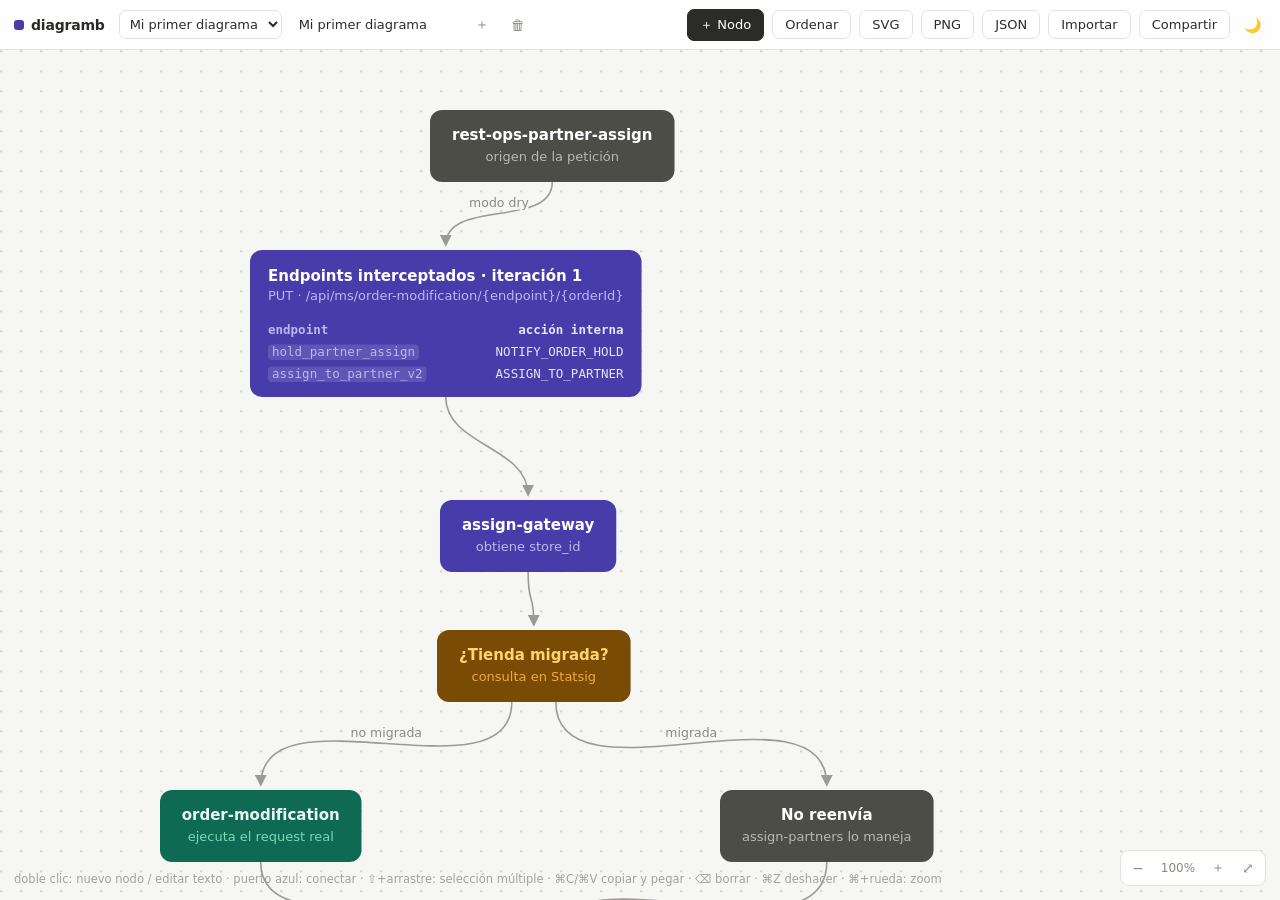
==== index.html @ 64736c46 "Alinear/distribuir selección múltiple y auto-layout por capas - Panel de selección múltiple: alinear" ====
<!doctype html>
<html lang="es">
<head>
<meta charset="utf-8">
<meta name="viewport" content="width=device-width, initial-scale=1">
<title>diagramb</title>
<link rel="stylesheet" href="style.css">
</head>
<body>

<header class="topbar">
  <div class="topbar-left">
    <span class="logo"><span class="logo-dot"></span>diagramb</span>
    <select id="docSelect" title="Diagramas guardados"></select>
    <input id="docName" type="text" spellcheck="false" title="Nombre del diagrama">
    <button id="docNew" class="icon-btn" title="Nuevo diagrama">＋</button>
    <button id="docDelete" class="icon-btn" title="Eliminar diagrama">🗑</button>
  </div>
  <div class="topbar-right">
    <button id="addNode" class="btn primary">＋ Nodo</button>
    <button id="autoLayout" class="btn" title="Auto-acomodar el diagrama por capas">Ordenar</button>
    <button id="exportSvg" class="btn">SVG</button>
    <button id="exportPng" class="btn">PNG</button>
    <button id="exportJson" class="btn">JSON</button>
    <button id="importJson" class="btn">Importar</button>
    <input id="importFile" type="file" accept="application/json,.json" hidden>
    <button id="shareBtn" class="btn">Compartir</button>
    <button id="themeToggle" class="icon-btn" title="Tema claro/oscuro">🌙</button>
  </div>
</header>

<div id="canvasWrap">
  <svg id="canvas">
    <defs>
      <pattern id="dots" width="20" height="20" patternUnits="userSpaceOnUse">
        <circle cx="1.2" cy="1.2" r="1.2" fill="#d6d6d0"></circle>
      </pattern>
      <marker id="arrow" viewBox="0 0 10 10" refX="8.5" refY="5"
              markerWidth="7.5" markerHeight="7.5" orient="auto-start-reverse">
        <path d="M0 0 L10 5 L0 10 z" fill="#9b9b94"></path>
      </marker>
      <marker id="arrowSel" viewBox="0 0 10 10" refX="8.5" refY="5"
              markerWidth="7.5" markerHeight="7.5" orient="auto-start-reverse">
        <path d="M0 0 L10 5 L0 10 z" fill="#3d8bfd"></path>
      </marker>
    </defs>
    <rect id="dotsBg" width="100%" height="100%" fill="url(#dots)"></rect>
    <g id="world">
      <g id="edgesG"></g>
      <g id="nodesG"></g>
      <g id="guidesG"></g>
      <g id="draftG"></g>
    </g>
  </svg>
</div>

<aside id="panel" hidden>
  <div id="panelNode" hidden>
    <label class="field"><span>Título</span><input id="pTitle" type="text" spellcheck="false"></label>
    <label class="field"><span>Subtítulo</span><input id="pSub" type="text" spellcheck="false"></label>
    <div class="field"><span>Color</span><div id="pColors" class="swatches"></div></div>
    <div class="field">
      <span>Tabla</span>
      <div id="pRows"></div>
      <button id="pAddRow" class="btn tiny">＋ fila</button>
    </div>
    <div class="panel-actions">
      <button id="pDuplicate" class="btn tiny">Duplicar</button>
      <button id="pDeleteNode" class="btn tiny danger">Eliminar</button>
    </div>
  </div>
  <div id="panelMulti" hidden>
    <div class="field"><span id="pMultiCount">nodos seleccionados</span><div id="pColorsMulti" class="swatches"></div></div>
    <div class="field"><span>Alinear</span><div id="pAlign" class="edge-controls"></div></div>
    <div class="field"><span>Distribuir</span><div id="pDistribute" class="seg"></div></div>
    <div class="panel-actions">
      <button id="pDeleteMulti" class="btn tiny danger">Eliminar selección</button>
    </div>
  </div>
  <div id="panelEdge" hidden>
    <label class="field"><span>Etiqueta de la flecha</span><input id="pLabel" type="text" spellcheck="false"></label>
    <div class="field"><span>Estilo</span><div id="pEdgeControls"></div></div>
    <div class="panel-actions">
      <button id="pDeleteEdge" class="btn tiny danger">Eliminar flecha</button>
    </div>
  </div>
</aside>

<div id="edgePopup" hidden>
  <div class="field"><span>Tipo de flecha</span><div id="popupEdgeControls"></div></div>
  <button id="popupDone" class="btn tiny">Listo</button>
</div>

<div id="zoombar">
  <button id="zoomOut" class="icon-btn" title="Alejar">−</button>
  <button id="zoomReset" title="Restablecer zoom">100%</button>
  <button id="zoomIn" class="icon-btn" title="Acercar">＋</button>
  <button id="zoomFit" class="icon-btn" title="Ajustar al contenido">⤢</button>
</div>

<div id="hint">doble clic: nuevo nodo / editar texto · puerto azul: conectar · ⇧+arrastre: selección múltiple · ⌘C/⌘V copiar y pegar · ⌫ borrar · ⌘Z deshacer · ⌘+rueda: zoom</div>

<script src="app.js"></script>
</body>
</html>
---- style.css ----
:root {
  --bg: #f6f6f4;
  --surface: rgba(255, 255, 255, 0.86);
  --border: #e3e3de;
  --text: #2b2b28;
  --text-dim: #8a8a83;
  --accent: #3d8bfd;
  --danger: #c2402a;
  --radius: 10px;
  --font: -apple-system, BlinkMacSystemFont, "Segoe UI", system-ui, sans-serif;
}

* { box-sizing: border-box; }

html, body {
  margin: 0;
  height: 100%;
  overflow: hidden;
  font-family: var(--font);
  color: var(--text);
  background: var(--bg);
}

/* ---------- topbar ---------- */

.topbar {
  position: fixed;
  inset: 0 0 auto 0;
  height: 50px;
  display: flex;
  align-items: center;
  justify-content: space-between;
  padding: 0 14px;
  background: var(--surface);
  backdrop-filter: blur(12px);
  -webkit-backdrop-filter: blur(12px);
  border-bottom: 1px solid var(--border);
  z-index: 20;
}

.topbar-left, .topbar-right {
  display: flex;
  align-items: center;
  gap: 8px;
}

.logo {
  display: flex;
  align-items: center;
  gap: 7px;
  font-weight: 700;
  font-size: 14px;
  letter-spacing: -0.2px;
  margin-right: 6px;
  user-select: none;
}

.logo-dot {
  width: 10px;
  height: 10px;
  border-radius: 3px;
  background: #473ca9;
  display: inline-block;
}

#docSelect {
  font: 13px var(--font);
  border: 1px solid var(--border);
  border-radius: 7px;
  background: #fff;
  padding: 5px 6px;
  max-width: 180px;
  color: var(--text);
}

#docName {
  font: 13px var(--font);
  border: 1px solid transparent;
  border-radius: 7px;
  background: transparent;
  padding: 5px 8px;
  width: 170px;
  color: var(--text);
}
#docName:hover { border-color: var(--border); }
#docName:focus { border-color: var(--accent); outline: none; background: #fff; }

.btn {
  font: 500 13px var(--font);
  border: 1px solid var(--border);
  border-radius: 7px;
  background: #fff;
  color: var(--text);
  padding: 6px 12px;
  cursor: pointer;
}
.btn:hover { background: #f2f2ef; }
.btn.primary {
  background: #2b2b28;
  border-color: #2b2b28;
  color: #fff;
}
.btn.primary:hover { background: #44443f; }
.btn.tiny { padding: 4px 9px; font-size: 12px; }
.btn.danger { color: var(--danger); }
.btn.danger:hover { background: #fbeeea; }

.icon-btn {
  font: 14px var(--font);
  border: 1px solid transparent;
  border-radius: 7px;
  background: transparent;
  color: var(--text-dim);
  width: 28px;
  height: 28px;
  cursor: pointer;
  display: inline-flex;
  align-items: center;
  justify-content: center;
}
.icon-btn:hover { background: #ececea; color: var(--text); }

/* ---------- canvas ---------- */

#canvasWrap {
  position: fixed;
  inset: 50px 0 0 0;
}

#canvas {
  width: 100%;
  height: 100%;
  display: block;
  cursor: default;
  touch-action: none;
}

#canvas.panning { cursor: grabbing; }
#canvas.connecting { cursor: crosshair; }

g.node { cursor: grab; }
g.node:active { cursor: grabbing; }

g.node .port {
  opacity: 0;
  transition: opacity 0.12s;
  cursor: crosshair;
}
g.node:hover .port,
g.node.selected .port { opacity: 1; }

path.edge-hit { cursor: pointer; }

text.editable { cursor: text; }

.inline-edit {
  position: fixed;
  z-index: 30;
  border: 1px solid rgba(255, 255, 255, 0.45);
  border-radius: 6px;
  padding: 2px 7px;
  outline: none;
  box-shadow: 0 2px 10px rgba(0, 0, 0, 0.25);
}

/* ---------- panel ---------- */

#panel {
  position: fixed;
  top: 64px;
  right: 14px;
  width: 268px;
  max-height: calc(100vh - 130px);
  overflow-y: auto;
  background: var(--surface);
  backdrop-filter: blur(12px);
  -webkit-backdrop-filter: blur(12px);
  border: 1px solid var(--border);
  border-radius: 12px;
  padding: 14px;
  z-index: 15;
  box-shadow: 0 8px 28px rgba(0, 0, 0, 0.07);
}

.field { display: block; margin-bottom: 12px; }

.field > span {
  display: block;
  font-size: 11px;
  font-weight: 600;
  text-transform: uppercase;
  letter-spacing: 0.5px;
  color: var(--text-dim);
  margin-bottom: 5px;
}

.field input[type="text"] {
  width: 100%;
  font: 13px var(--font);
  border: 1px solid var(--border);
  border-radius: 7px;
  padding: 6px 8px;
  background: #fff;
  color: var(--text);
}
.field input[type="text"]:focus { border-color: var(--accent); outline: none; }

.swatches { display: flex; gap: 7px; flex-wrap: wrap; }

.swatch {
  width: 24px;
  height: 24px;
  border-radius: 7px;
  border: 2px solid transparent;
  cursor: pointer;
  padding: 0;
}
.swatch.active {
  border-color: var(--accent);
  box-shadow: 0 0 0 2px #fff inset;
}

#pRows { display: flex; flex-direction: column; gap: 6px; margin-bottom: 8px; }

.row-edit { display: flex; gap: 5px; align-items: center; }
.row-edit input {
  flex: 1;
  min-width: 0;
  font: 12px ui-monospace, SFMono-Regular, Menlo, monospace;
  border: 1px solid var(--border);
  border-radius: 6px;
  padding: 5px 6px;
  background: #fff;
  color: var(--text);
}
.row-edit input:focus { border-color: var(--accent); outline: none; }
.row-edit .row-del {
  border: none;
  background: transparent;
  color: var(--text-dim);
  cursor: pointer;
  font-size: 14px;
  padding: 0 3px;
}
.row-edit .row-del:hover { color: var(--danger); }

.panel-actions {
  display: flex;
  gap: 8px;
  margin-top: 4px;
  padding-top: 10px;
  border-top: 1px solid var(--border);
}

/* ---------- popup de flecha / controles de estilo ---------- */

#edgePopup {
  position: fixed;
  z-index: 40;
  width: 232px;
  background: var(--surface);
  backdrop-filter: blur(12px);
  -webkit-backdrop-filter: blur(12px);
  border: 1px solid var(--border);
  border-radius: 12px;
  padding: 12px;
  box-shadow: 0 10px 30px rgba(0, 0, 0, 0.12);
}
#edgePopup .field { margin-bottom: 10px; }
#edgePopup #popupDone { width: 100%; }

.edge-controls { display: flex; flex-direction: column; gap: 7px; }

.seg { display: flex; gap: 5px; }
.seg button {
  flex: 1;
  font: 12px var(--font);
  padding: 5px 0;
  border: 1px solid var(--border);
  border-radius: 7px;
  background: transparent;
  color: var(--text);
  cursor: pointer;
  white-space: nowrap;
}
.seg button:hover { background: rgba(61, 139, 253, 0.06); }
.seg button svg { display: block; margin: 0 auto; }
.seg button:disabled { opacity: 0.35; cursor: default; }
.seg button.active {
  border-color: var(--accent);
  color: var(--accent);
  background: rgba(61, 139, 253, 0.1);
}

.dots { display: flex; gap: 7px; }
.dot {
  width: 19px;
  height: 19px;
  border-radius: 50%;
  border: 2px solid transparent;
  cursor: pointer;
  padding: 0;
}
.dot.active { border-color: var(--accent); }

/* ---------- tema oscuro ---------- */

body.dark {
  --bg: #17171a;
  --surface: rgba(30, 30, 34, 0.88);
  --border: #36363c;
  --text: #e9e9e4;
  --text-dim: #92929a;
}
body.dark .btn { background: #26262b; border-color: #3a3a41; color: var(--text); }
body.dark .btn:hover { background: #303036; }
body.dark .btn.primary { background: #e9e9e4; border-color: #e9e9e4; color: #17171a; }
body.dark .btn.primary:hover { background: #ffffff; }
body.dark .btn.danger { color: #ff8a70; }
body.dark .btn.danger:hover { background: rgba(214, 87, 69, 0.12); }
body.dark #docSelect,
body.dark .field input[type="text"],
body.dark .row-edit input { background: #26262b; border-color: #3a3a41; color: var(--text); }
body.dark #docName:focus { background: #26262b; }
body.dark .icon-btn:hover,
body.dark #zoomReset:hover { background: #2e2e34; color: var(--text); }
body.dark #hint { color: #5b5b62; }
body.dark .swatch.active { box-shadow: 0 0 0 2px #26262b inset; }

/* ---------- zoombar / hint ---------- */

#zoombar {
  position: fixed;
  right: 14px;
  bottom: 14px;
  display: flex;
  align-items: center;
  gap: 2px;
  background: var(--surface);
  backdrop-filter: blur(12px);
  -webkit-backdrop-filter: blur(12px);
  border: 1px solid var(--border);
  border-radius: 9px;
  padding: 3px;
  z-index: 15;
}

#zoomReset {
  font: 12px var(--font);
  border: none;
  background: transparent;
  color: var(--text-dim);
  cursor: pointer;
  width: 48px;
  height: 28px;
  border-radius: 7px;
}
#zoomReset:hover { background: #ececea; color: var(--text); }

#hint {
  position: fixed;
  left: 14px;
  bottom: 14px;
  font-size: 11.5px;
  color: #a3a39c;
  z-index: 10;
  user-select: none;
  pointer-events: none;
}
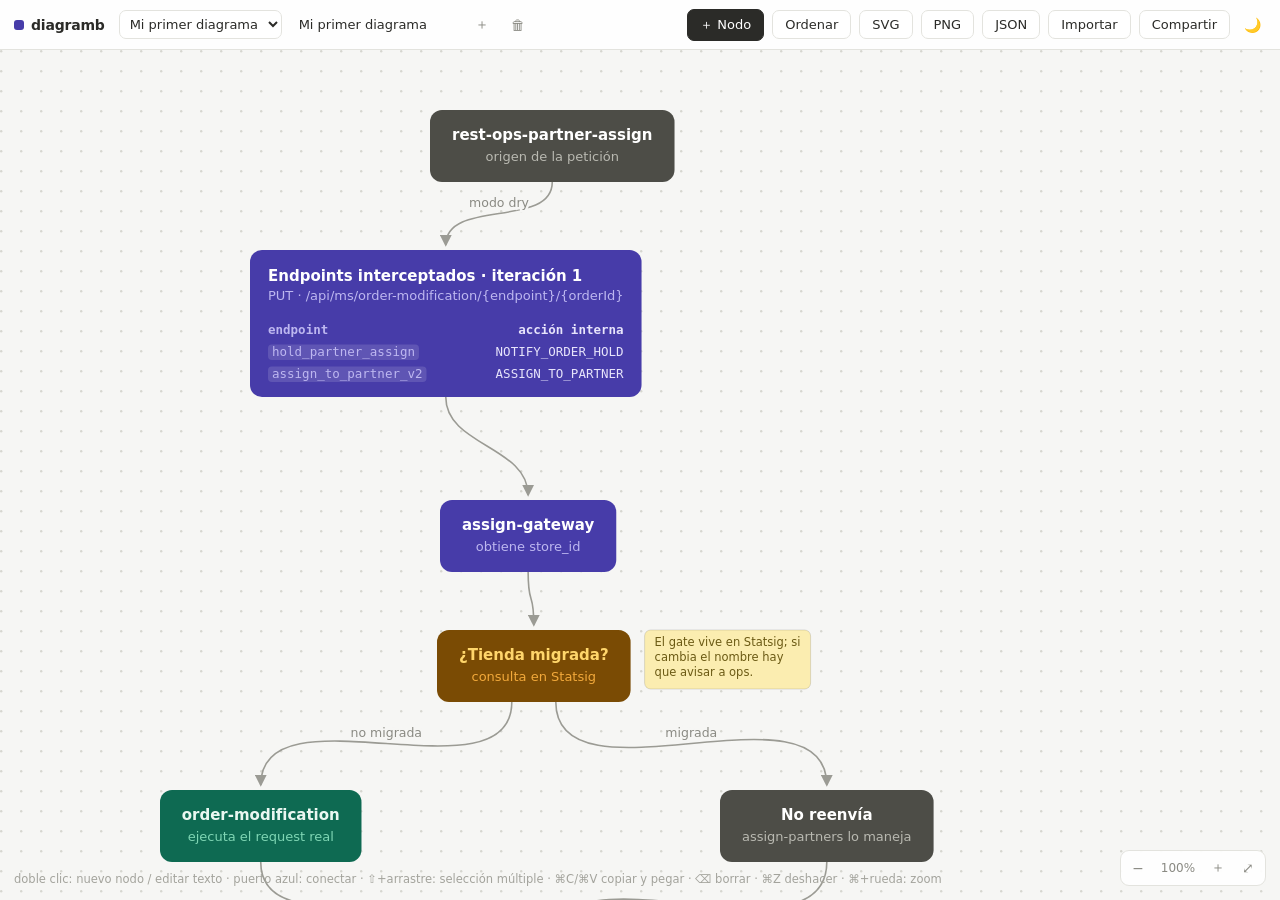
==== commit df103ca9: "Notas flotantes tipo post-it junto a las tarjetas Campo "Nota" en el panel del nodo: se renderiza co" ====
--- a/index.html
+++ b/index.html
@@ -58,6 +58,7 @@
   <div id="panelNode" hidden>
     <label class="field"><span>Título</span><input id="pTitle" type="text" spellcheck="false"></label>
     <label class="field"><span>Subtítulo</span><input id="pSub" type="text" spellcheck="false"></label>
+    <label class="field"><span>Nota</span><textarea id="pNote" rows="3" spellcheck="false" placeholder="Nota flotante junto a la tarjeta…"></textarea></label>
     <div class="field"><span>Color</span><div id="pColors" class="swatches"></div></div>
     <div class="field">
       <span>Tabla</span>
--- a/style.css
+++ b/style.css
@@ -205,6 +205,19 @@
 }
 .field input[type="text"]:focus { border-color: var(--accent); outline: none; }
 
+.field textarea {
+  width: 100%;
+  font: 13px var(--font);
+  border: 1px solid var(--border);
+  border-radius: 7px;
+  padding: 6px 8px;
+  background: #fff;
+  color: var(--text);
+  resize: vertical;
+  min-height: 54px;
+}
+.field textarea:focus { border-color: var(--accent); outline: none; }
+
 .swatches { display: flex; gap: 7px; flex-wrap: wrap; }
 
 .swatch {
@@ -320,6 +333,7 @@
 body.dark .btn.danger:hover { background: rgba(214, 87, 69, 0.12); }
 body.dark #docSelect,
 body.dark .field input[type="text"],
+body.dark .field textarea,
 body.dark .row-edit input { background: #26262b; border-color: #3a3a41; color: var(--text); }
 body.dark #docName:focus { background: #26262b; }
 body.dark .icon-btn:hover,
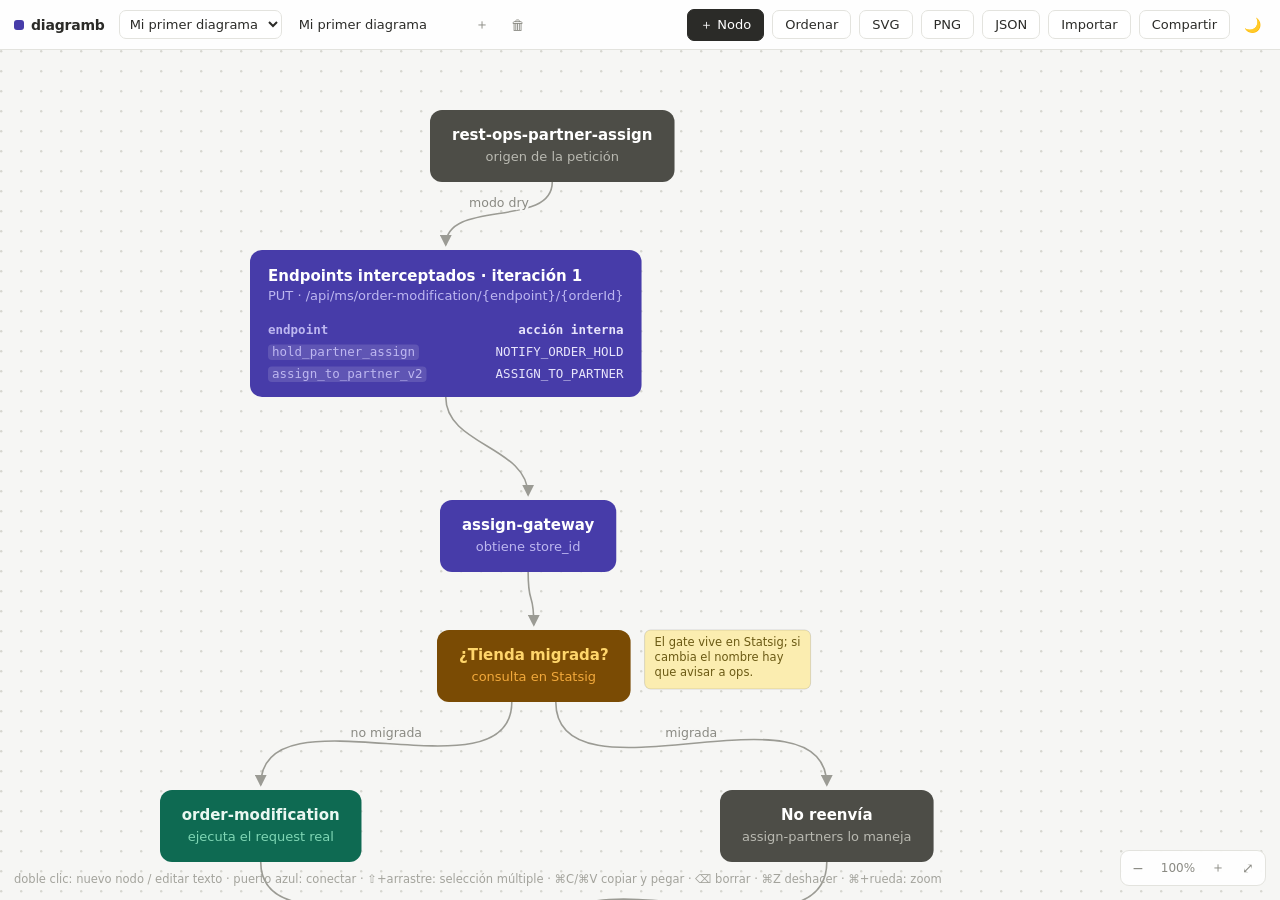
==== commit 82a44b1a: "Líneas de tiempo: hitos-tarjeta sobre un eje, reorden por arrastre y lado configurable El botón ＋ pr" ====
--- a/index.html
+++ b/index.html
@@ -60,6 +60,7 @@
     <label class="field"><span>Subtítulo</span><input id="pSub" type="text" spellcheck="false"></label>
     <label class="field"><span>Nota</span><textarea id="pNote" rows="3" spellcheck="false" placeholder="Nota flotante junto a la tarjeta…"></textarea></label>
     <div class="field"><span>Color</span><div id="pColors" class="swatches"></div></div>
+    <div class="field" id="pSideField" hidden><span>Lado</span><div id="pSide" class="seg"></div></div>
     <div class="field">
       <span>Tabla</span>
       <div id="pRows"></div>
@@ -72,8 +73,9 @@
   </div>
   <div id="panelMulti" hidden>
     <div class="field"><span id="pMultiCount">nodos seleccionados</span><div id="pColorsMulti" class="swatches"></div></div>
-    <div class="field"><span>Alinear</span><div id="pAlign" class="edge-controls"></div></div>
-    <div class="field"><span>Distribuir</span><div id="pDistribute" class="seg"></div></div>
+    <div class="field" id="pSideFieldMulti" hidden><span>Lado</span><div id="pSideMulti" class="seg"></div></div>
+    <div class="field" id="pAlignField"><span>Alinear</span><div id="pAlign" class="edge-controls"></div></div>
+    <div class="field" id="pDistField"><span>Distribuir</span><div id="pDistribute" class="seg"></div></div>
     <div class="panel-actions">
       <button id="pDeleteMulti" class="btn tiny danger">Eliminar selección</button>
     </div>
@@ -92,6 +94,11 @@
   <button id="popupDone" class="btn tiny">Listo</button>
 </div>
 
+<div id="newDocPopup" hidden>
+  <button id="newFlow" class="btn">Diagrama de flujo</button>
+  <button id="newTimeline" class="btn">Línea de tiempo</button>
+</div>
+
 <div id="zoombar">
   <button id="zoomOut" class="icon-btn" title="Alejar">−</button>
   <button id="zoomReset" title="Restablecer zoom">100%</button>
--- a/style.css
+++ b/style.css
@@ -281,6 +281,24 @@
 }
 #edgePopup .field { margin-bottom: 10px; }
 #edgePopup #popupDone { width: 100%; }
+
+#newDocPopup {
+  position: fixed;
+  z-index: 40;
+  width: 190px;
+  display: flex;
+  flex-direction: column;
+  gap: 7px;
+  background: var(--surface);
+  backdrop-filter: blur(12px);
+  -webkit-backdrop-filter: blur(12px);
+  border: 1px solid var(--border);
+  border-radius: 12px;
+  padding: 10px;
+  box-shadow: 0 10px 30px rgba(0, 0, 0, 0.12);
+}
+#newDocPopup[hidden] { display: none; }
+#newDocPopup .btn { width: 100%; text-align: left; }
 
 .edge-controls { display: flex; flex-direction: column; gap: 7px; }
 
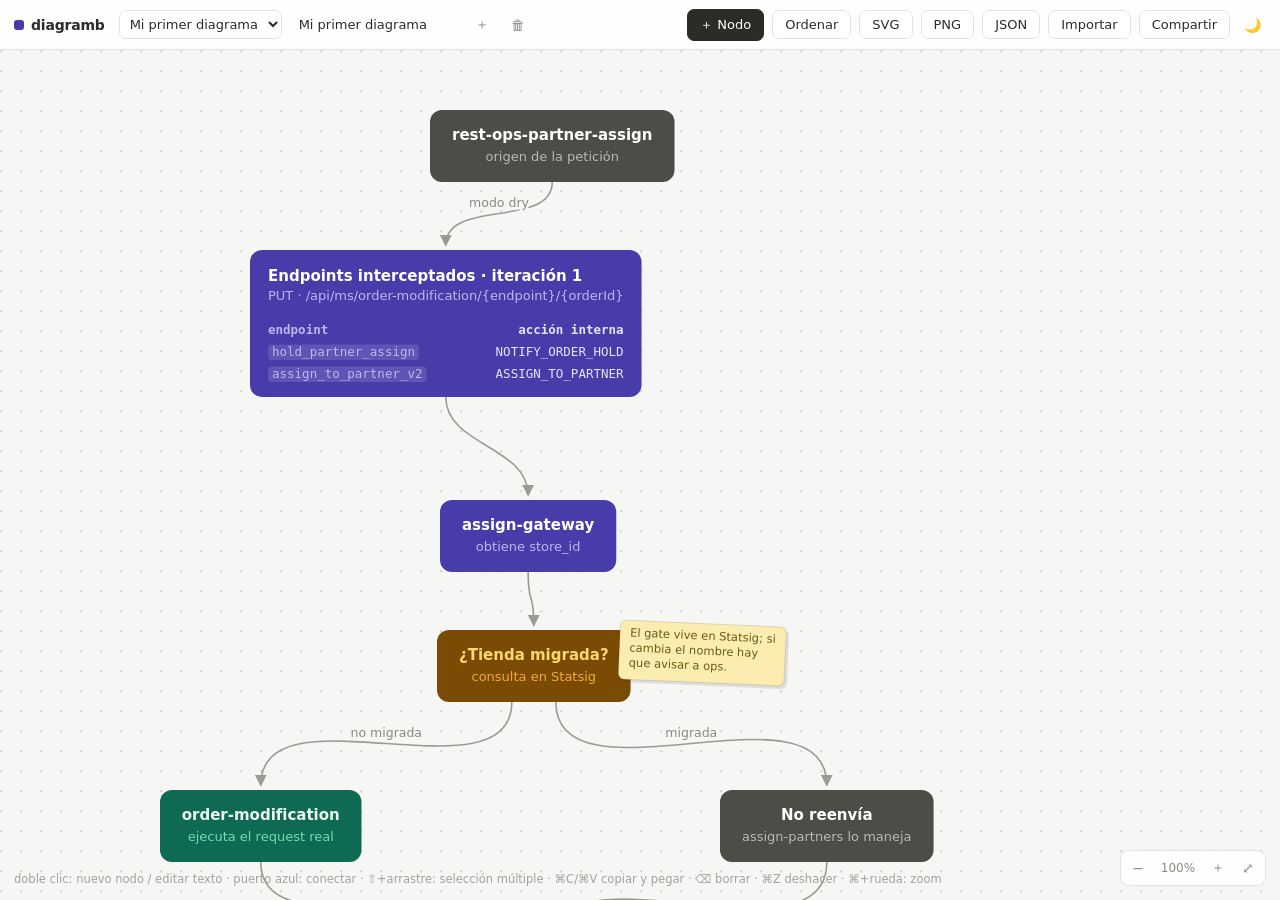
==== commit 4e247a75: "Etiquetas de flecha en capa superior y acomodadas fuera de las tarjetas Las etiquetas se renderizan " ====
--- a/index.html
+++ b/index.html
@@ -48,6 +48,7 @@
     <g id="world">
       <g id="edgesG"></g>
       <g id="nodesG"></g>
+      <g id="labelsG"></g>
       <g id="guidesG"></g>
       <g id="draftG"></g>
     </g>
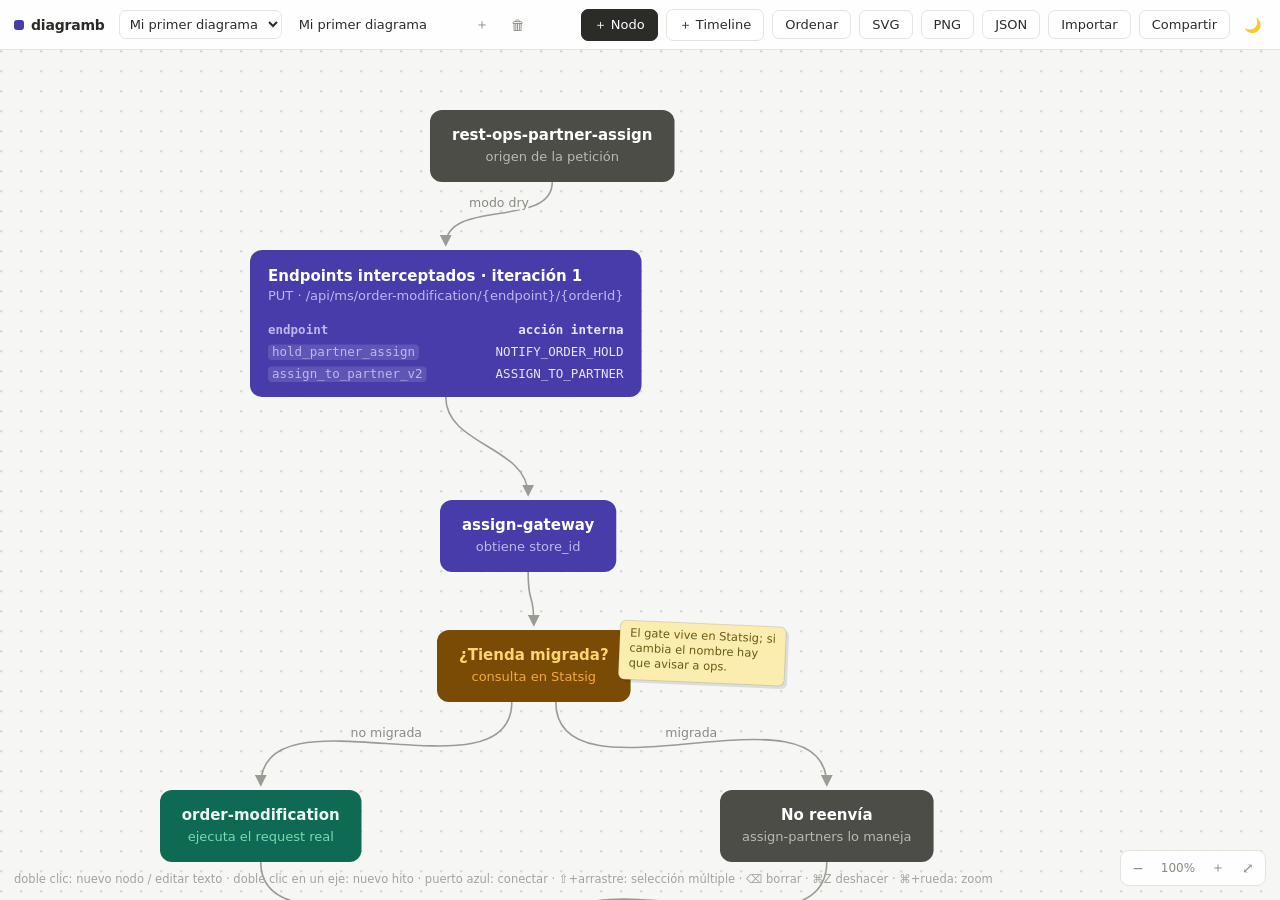
==== commit 731ba42e: "Canvas unificado: timelines y diagramas de flujo conviven, y export parcial Desaparece el tipo de do" ====
--- a/index.html
+++ b/index.html
@@ -18,6 +18,7 @@
   </div>
   <div class="topbar-right">
     <button id="addNode" class="btn primary">＋ Nodo</button>
+    <button id="addTimeline" class="btn" title="Agregar una línea de tiempo al canvas">＋ Timeline</button>
     <button id="autoLayout" class="btn" title="Auto-acomodar el diagrama por capas">Ordenar</button>
     <button id="exportSvg" class="btn">SVG</button>
     <button id="exportPng" class="btn">PNG</button>
@@ -95,11 +96,6 @@
   <button id="popupDone" class="btn tiny">Listo</button>
 </div>
 
-<div id="newDocPopup" hidden>
-  <button id="newFlow" class="btn">Diagrama de flujo</button>
-  <button id="newTimeline" class="btn">Línea de tiempo</button>
-</div>
-
 <div id="zoombar">
   <button id="zoomOut" class="icon-btn" title="Alejar">−</button>
   <button id="zoomReset" title="Restablecer zoom">100%</button>
@@ -107,7 +103,7 @@
   <button id="zoomFit" class="icon-btn" title="Ajustar al contenido">⤢</button>
 </div>
 
-<div id="hint">doble clic: nuevo nodo / editar texto · puerto azul: conectar · ⇧+arrastre: selección múltiple · ⌘C/⌘V copiar y pegar · ⌫ borrar · ⌘Z deshacer · ⌘+rueda: zoom</div>
+<div id="hint">doble clic: nuevo nodo / editar texto · doble clic en un eje: nuevo hito · puerto azul: conectar · ⇧+arrastre: selección múltiple · ⌫ borrar · ⌘Z deshacer · ⌘+rueda: zoom</div>
 
 <script src="app.js"></script>
 </body>
--- a/style.css
+++ b/style.css
@@ -282,23 +282,8 @@
 #edgePopup .field { margin-bottom: 10px; }
 #edgePopup #popupDone { width: 100%; }
 
-#newDocPopup {
-  position: fixed;
-  z-index: 40;
-  width: 190px;
-  display: flex;
-  flex-direction: column;
-  gap: 7px;
-  background: var(--surface);
-  backdrop-filter: blur(12px);
-  -webkit-backdrop-filter: blur(12px);
-  border: 1px solid var(--border);
-  border-radius: 12px;
-  padding: 10px;
-  box-shadow: 0 10px 30px rgba(0, 0, 0, 0.12);
-}
-#newDocPopup[hidden] { display: none; }
-#newDocPopup .btn { width: 100%; text-align: left; }
+line.tl-hit { cursor: grab; }
+line.tl-hit:active { cursor: grabbing; }
 
 .edge-controls { display: flex; flex-direction: column; gap: 7px; }
 
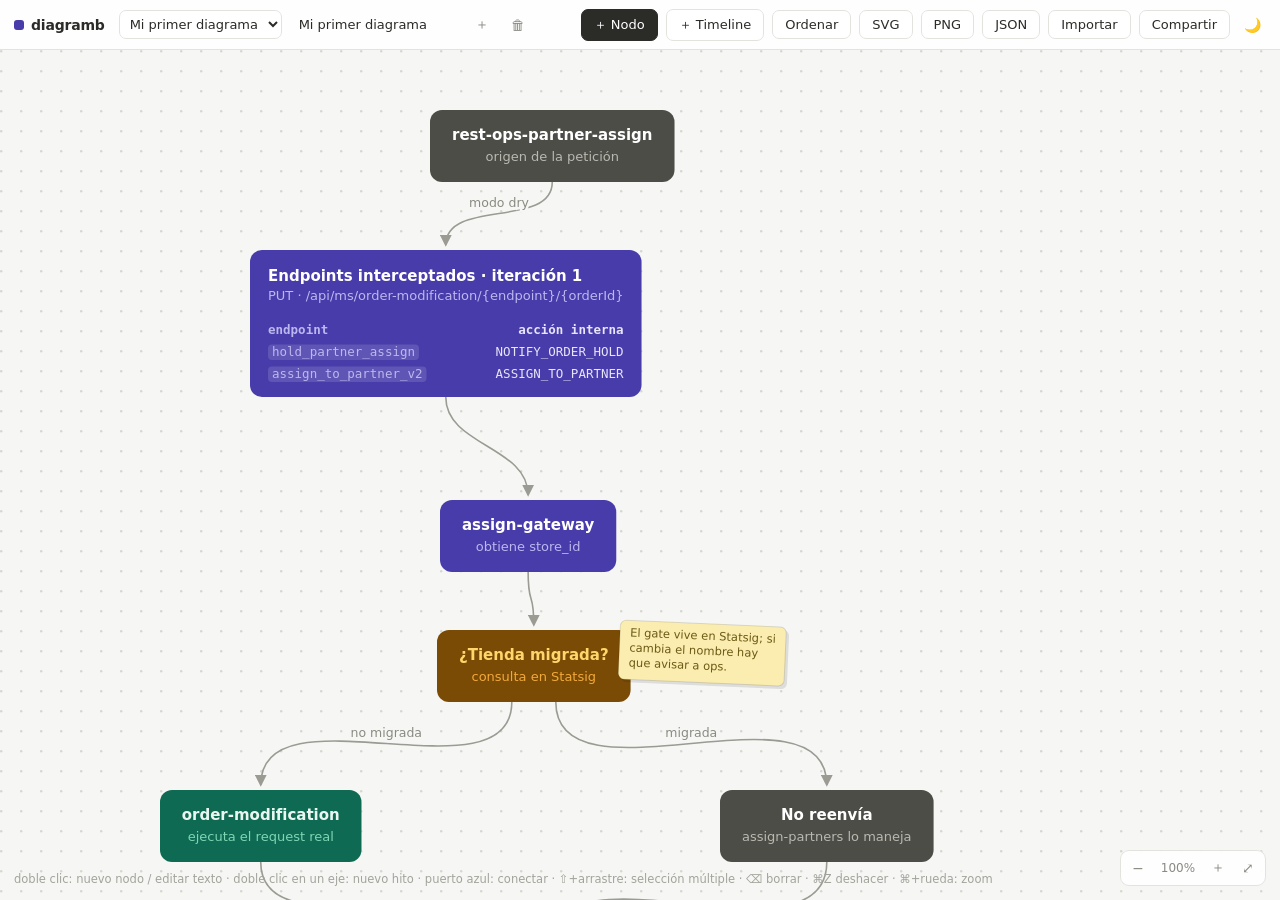
==== commit 9531f86a: "Grupos por componente conexo con rect al pasar el cursor y menú de exportación Todo lo unido (flecha" ====
--- a/index.html
+++ b/index.html
@@ -50,6 +50,7 @@
       <g id="edgesG"></g>
       <g id="nodesG"></g>
       <g id="labelsG"></g>
+      <g id="hoverG"></g>
       <g id="guidesG"></g>
       <g id="draftG"></g>
     </g>
--- a/style.css
+++ b/style.css
@@ -284,6 +284,8 @@
 
 line.tl-hit { cursor: grab; }
 line.tl-hit:active { cursor: grabbing; }
+
+#hoverG [data-group-export] { cursor: pointer; }
 
 .edge-controls { display: flex; flex-direction: column; gap: 7px; }
 
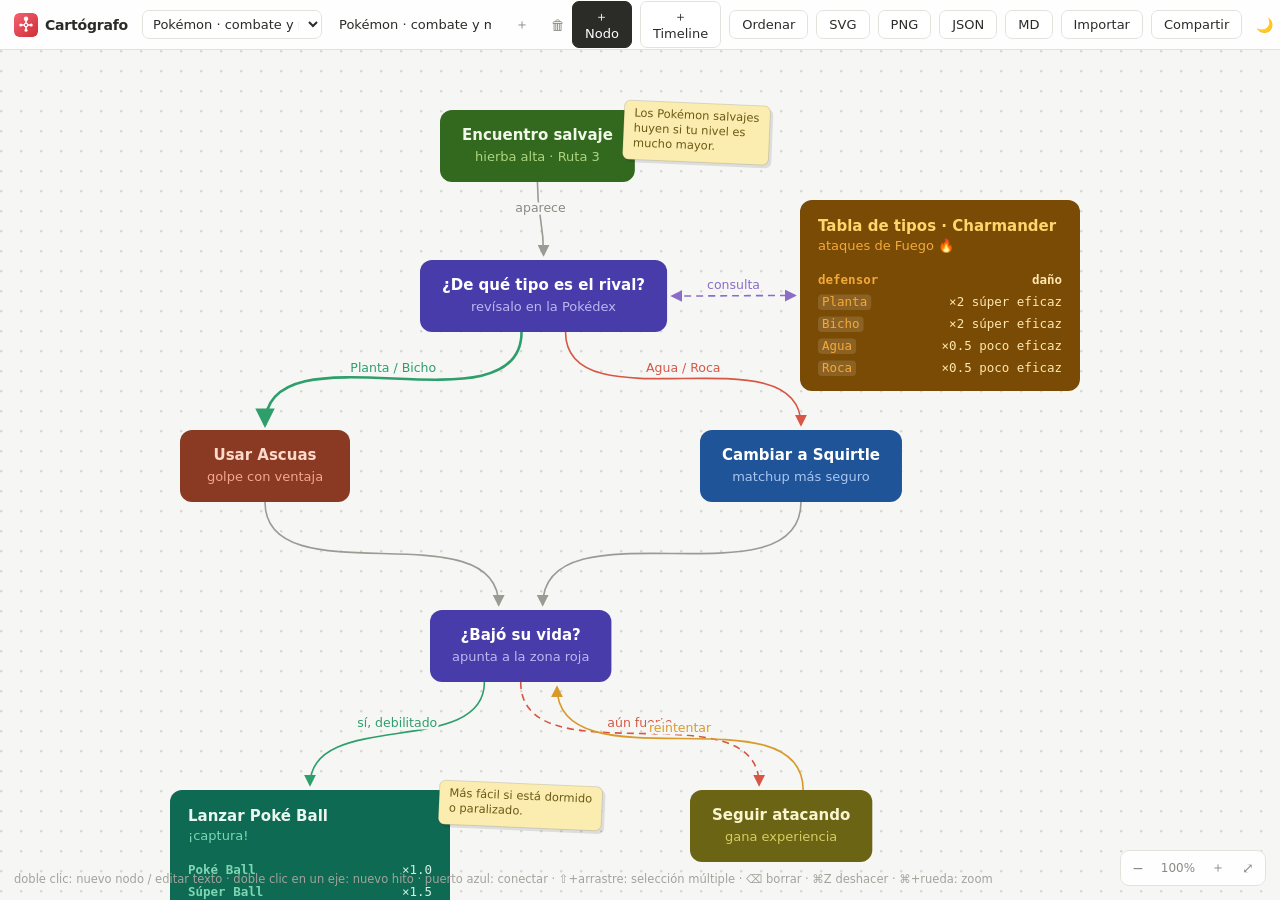
==== commit a1663bf4: "Logo e identidad Cartógrafo: símbolo brújula de nodos + favicon Implementa el logo recomendado del b" ====
--- a/index.html
+++ b/index.html
@@ -3,14 +3,37 @@
 <head>
 <meta charset="utf-8">
 <meta name="viewport" content="width=device-width, initial-scale=1">
-<title>diagramb</title>
+<title>Cartógrafo</title>
+<link rel="icon" type="image/svg+xml" href="favicon.svg">
 <link rel="stylesheet" href="style.css">
 </head>
 <body>
 
 <header class="topbar">
   <div class="topbar-left">
-    <span class="logo"><span class="logo-dot"></span>diagramb</span>
+    <span class="logo" title="Cartógrafo">
+      <svg class="logo-mark" viewBox="0 0 64 64" width="24" height="24" aria-label="Cartógrafo" role="img">
+        <defs>
+          <linearGradient id="logoG" x1="8" y1="8" x2="56" y2="56" gradientUnits="userSpaceOnUse">
+            <stop stop-color="#f15b6a"></stop>
+            <stop offset="1" stop-color="#d2353e"></stop>
+          </linearGradient>
+        </defs>
+        <rect width="64" height="64" rx="14" fill="url(#logoG)"></rect>
+        <g stroke="#fff" stroke-width="4.5" stroke-linecap="round">
+          <line x1="32" y1="32" x2="32" y2="18"></line>
+          <line x1="32" y1="32" x2="46" y2="32"></line>
+          <line x1="32" y1="32" x2="32" y2="46"></line>
+          <line x1="32" y1="32" x2="18" y2="32"></line>
+        </g>
+        <circle cx="46" cy="32" r="4" fill="#fff"></circle>
+        <circle cx="32" cy="46" r="4" fill="#fff"></circle>
+        <circle cx="18" cy="32" r="4" fill="#fff"></circle>
+        <circle cx="32" cy="15" r="6" fill="#fff"></circle>
+        <circle cx="32" cy="32" r="4.5" fill="#d2353e" stroke="#fff" stroke-width="3.5"></circle>
+      </svg>
+      <span class="logo-text">Cartógrafo</span>
+    </span>
     <select id="docSelect" title="Diagramas guardados"></select>
     <input id="docName" type="text" spellcheck="false" title="Nombre del diagrama">
     <button id="docNew" class="icon-btn" title="Nuevo diagrama">＋</button>
@@ -23,6 +46,7 @@
     <button id="exportSvg" class="btn">SVG</button>
     <button id="exportPng" class="btn">PNG</button>
     <button id="exportJson" class="btn">JSON</button>
+    <button id="exportMd" class="btn" title="Exportar a Markdown para usar como contexto en una IA">MD</button>
     <button id="importJson" class="btn">Importar</button>
     <input id="importFile" type="file" accept="application/json,.json" hidden>
     <button id="shareBtn" class="btn">Compartir</button>
--- a/style.css
+++ b/style.css
@@ -55,12 +55,10 @@
   user-select: none;
 }
 
-.logo-dot {
-  width: 10px;
-  height: 10px;
-  border-radius: 3px;
-  background: #473ca9;
-  display: inline-block;
+.logo-mark {
+  display: block;
+  flex: 0 0 auto;
+  border-radius: 5px;
 }
 
 #docSelect {
@@ -386,3 +384,51 @@
   user-select: none;
   pointer-events: none;
 }
+
+/* ---------- móvil / pantallas angostas ---------- */
+
+@media (max-width: 760px) {
+  /* la barra se desplaza en horizontal para que todos los botones sigan
+     siendo alcanzables, en lugar de desbordarse y quedar cortados */
+  .topbar {
+    justify-content: flex-start;
+    gap: 6px;
+    padding: 0 10px;
+    overflow-x: auto;
+    overflow-y: hidden;
+    -webkit-overflow-scrolling: touch;
+    scrollbar-width: none;
+  }
+  .topbar::-webkit-scrollbar { display: none; }
+  .topbar-left, .topbar-right { flex: 0 0 auto; gap: 6px; }
+  /* en móvil se conserva el símbolo de marca pero se oculta el texto
+     para no robar espacio horizontal de la barra */
+  .logo { margin-right: 2px; }
+  .logo-text { display: none; }
+  #docSelect { max-width: 130px; }
+  #docName { width: 120px; }
+
+  /* objetivos táctiles más cómodos */
+  .btn { padding: 8px 12px; }
+  .icon-btn { width: 32px; height: 32px; }
+
+  /* el panel pasa a ser una hoja inferior en vez de tapar el contenido */
+  #panel {
+    top: auto;
+    left: 0;
+    right: 0;
+    bottom: 0;
+    width: auto;
+    max-height: 48vh;
+    border-radius: 14px 14px 0 0;
+    border-bottom: none;
+    border-left: none;
+    border-right: none;
+  }
+
+  /* el zoombar sube para no chocar con la hoja inferior */
+  #zoombar { bottom: auto; top: 60px; right: 10px; }
+
+  /* el texto de atajos es de teclado/ratón: no aplica en táctil */
+  #hint { display: none; }
+}
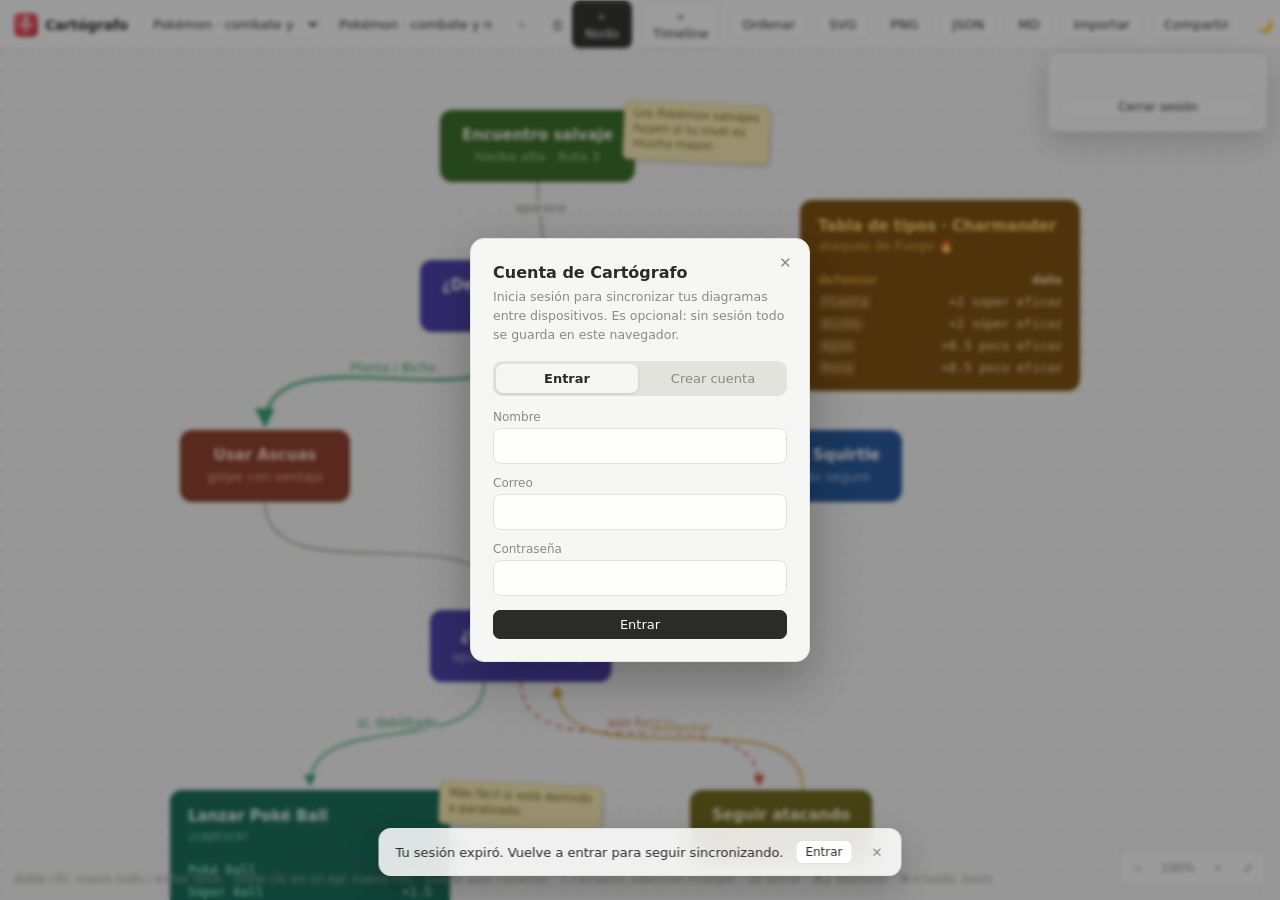
==== commit 4dfdb7e1: "Cuentas opcionales con sincronización de diagramas en la nube Backend nuevo en server/ (Go + chi + G" ====
--- a/index.html
+++ b/index.html
@@ -51,8 +51,15 @@
     <input id="importFile" type="file" accept="application/json,.json" hidden>
     <button id="shareBtn" class="btn">Compartir</button>
     <button id="themeToggle" class="icon-btn" title="Tema claro/oscuro">🌙</button>
+    <button id="authBtn" class="btn" title="Iniciar sesión (opcional)">Iniciar sesión</button>
   </div>
 </header>
+
+<div id="accountMenu" class="account-menu" hidden>
+  <div id="accountEmail" class="account-email"></div>
+  <div id="syncStatus" class="account-status"></div>
+  <button id="logoutBtn" class="btn tiny">Cerrar sesión</button>
+</div>
 
 <div id="canvasWrap">
   <svg id="canvas">
@@ -130,6 +137,33 @@
 
 <div id="hint">doble clic: nuevo nodo / editar texto · doble clic en un eje: nuevo hito · puerto azul: conectar · ⇧+arrastre: selección múltiple · ⌫ borrar · ⌘Z deshacer · ⌘+rueda: zoom</div>
 
+<div id="authModal" class="modal" hidden>
+  <div class="modal-card">
+    <button id="authClose" class="modal-close" title="Cerrar">✕</button>
+    <div class="auth-head">
+      <strong>Cuenta de Cartógrafo</strong>
+      <p class="auth-sub">Inicia sesión para sincronizar tus diagramas entre dispositivos. Es opcional: sin sesión todo se guarda en este navegador.</p>
+    </div>
+    <div class="auth-tabs">
+      <button type="button" class="auth-tab active" data-mode="login">Entrar</button>
+      <button type="button" class="auth-tab" data-mode="register">Crear cuenta</button>
+    </div>
+    <form id="authForm" autocomplete="on">
+      <label class="auth-field" id="authNameField" hidden><span>Nombre</span><input id="authName" type="text" autocomplete="name"></label>
+      <label class="auth-field"><span>Correo</span><input id="authEmail" type="email" autocomplete="email" required></label>
+      <label class="auth-field"><span>Contraseña</span><input id="authPassword" type="password" autocomplete="current-password" minlength="8" required></label>
+      <div id="authError" class="auth-error" hidden></div>
+      <button id="authSubmit" type="submit" class="btn primary">Entrar</button>
+    </form>
+  </div>
+</div>
+
+<div id="sessionToast" class="toast" hidden>
+  <span class="toast-msg">Tu sesión expiró. Vuelve a entrar para seguir sincronizando.</span>
+  <button id="sessionToastLogin" class="btn tiny">Entrar</button>
+  <button id="sessionToastClose" class="toast-close" title="Cerrar">✕</button>
+</div>
+
 <script src="app.js"></script>
 </body>
 </html>
--- a/style.css
+++ b/style.css
@@ -432,3 +432,202 @@
   /* el texto de atajos es de teclado/ratón: no aplica en táctil */
   #hint { display: none; }
 }
+
+/* ---------- cuentas (login opcional) ---------- */
+
+#authBtn.signed-in {
+  max-width: 160px;
+  overflow: hidden;
+  text-overflow: ellipsis;
+  white-space: nowrap;
+}
+
+.account-menu {
+  position: fixed;
+  top: 52px;
+  right: 12px;
+  z-index: 60;
+  width: 220px;
+  padding: 12px;
+  background: var(--surface);
+  backdrop-filter: blur(12px);
+  border: 1px solid var(--border);
+  border-radius: var(--radius);
+  box-shadow: 0 10px 30px rgba(0, 0, 0, 0.18);
+  display: flex;
+  flex-direction: column;
+  gap: 8px;
+}
+.account-email {
+  font-size: 13px;
+  font-weight: 600;
+  color: var(--text);
+  overflow: hidden;
+  text-overflow: ellipsis;
+  white-space: nowrap;
+}
+.account-status {
+  font-size: 12px;
+  color: var(--text-dim);
+  min-height: 14px;
+}
+.account-menu .btn { width: 100%; }
+
+.modal {
+  position: fixed;
+  inset: 0;
+  z-index: 100;
+  display: flex;
+  align-items: center;
+  justify-content: center;
+  background: rgba(20, 20, 22, 0.42);
+  backdrop-filter: blur(2px);
+  padding: 20px;
+}
+.modal-card {
+  position: relative;
+  width: 100%;
+  max-width: 340px;
+  background: var(--bg);
+  border: 1px solid var(--border);
+  border-radius: 14px;
+  box-shadow: 0 18px 50px rgba(0, 0, 0, 0.28);
+  padding: 24px 22px 22px;
+}
+.modal-close {
+  position: absolute;
+  top: 10px;
+  right: 10px;
+  width: 28px;
+  height: 28px;
+  border: none;
+  background: transparent;
+  color: var(--text-dim);
+  font-size: 15px;
+  cursor: pointer;
+  border-radius: 6px;
+}
+.modal-close:hover { background: var(--border); color: var(--text); }
+
+.auth-head strong { font-size: 16px; color: var(--text); }
+.auth-sub {
+  margin: 6px 0 0;
+  font-size: 12.5px;
+  line-height: 1.5;
+  color: var(--text-dim);
+}
+
+.auth-tabs {
+  display: flex;
+  gap: 4px;
+  margin: 16px 0 14px;
+  padding: 3px;
+  background: var(--border);
+  border-radius: 9px;
+}
+.auth-tab {
+  flex: 1;
+  padding: 7px 0;
+  border: none;
+  border-radius: 7px;
+  background: transparent;
+  color: var(--text-dim);
+  font: 13px var(--font);
+  cursor: pointer;
+}
+.auth-tab.active {
+  background: var(--bg);
+  color: var(--text);
+  font-weight: 600;
+  box-shadow: 0 1px 3px rgba(0, 0, 0, 0.12);
+}
+
+.auth-field {
+  display: flex;
+  flex-direction: column;
+  gap: 4px;
+  margin-bottom: 12px;
+}
+.auth-field span { font-size: 12px; color: var(--text-dim); }
+.auth-field input {
+  padding: 9px 10px;
+  font: 14px var(--font);
+  color: var(--text);
+  background: var(--surface);
+  border: 1px solid var(--border);
+  border-radius: 8px;
+  outline: none;
+}
+.auth-field input:focus { border-color: var(--accent); }
+
+.auth-error {
+  margin-bottom: 10px;
+  padding: 8px 10px;
+  font-size: 12.5px;
+  color: var(--danger);
+  background: rgba(194, 64, 42, 0.08);
+  border-radius: 8px;
+}
+#authSubmit { width: 100%; margin-top: 2px; }
+
+body.dark .auth-field input { background: #26262b; border-color: #3a3a41; }
+body.dark .modal-close:hover { background: #303036; }
+
+@media (max-width: 640px) {
+  .account-menu { right: 8px; top: 56px; }
+}
+
+/* ---------- aviso de sesión expirada ---------- */
+
+.toast {
+  position: fixed;
+  left: 50%;
+  bottom: 24px;
+  transform: translateX(-50%);
+  z-index: 110;
+  display: flex;
+  align-items: center;
+  gap: 12px;
+  max-width: calc(100vw - 32px);
+  padding: 11px 12px 11px 16px;
+  background: var(--surface);
+  backdrop-filter: blur(12px);
+  border: 1px solid var(--border);
+  border-radius: 12px;
+  box-shadow: 0 12px 34px rgba(0, 0, 0, 0.22);
+  animation: toast-in 0.22s ease;
+}
+@keyframes toast-in {
+  from { opacity: 0; transform: translate(-50%, 8px); }
+  to   { opacity: 1; transform: translate(-50%, 0); }
+}
+.toast-msg {
+  font-size: 13px;
+  color: var(--text);
+}
+.toast .btn { flex-shrink: 0; }
+.toast-close {
+  flex-shrink: 0;
+  width: 24px;
+  height: 24px;
+  border: none;
+  background: transparent;
+  color: var(--text-dim);
+  font-size: 13px;
+  cursor: pointer;
+  border-radius: 6px;
+}
+.toast-close:hover { background: var(--border); color: var(--text); }
+
+@media (max-width: 640px) {
+  .toast {
+    left: 12px;
+    right: 12px;
+    bottom: 12px;
+    transform: none;
+  }
+  @keyframes toast-in {
+    from { opacity: 0; transform: translateY(8px); }
+    to   { opacity: 1; transform: translateY(0); }
+  }
+}
